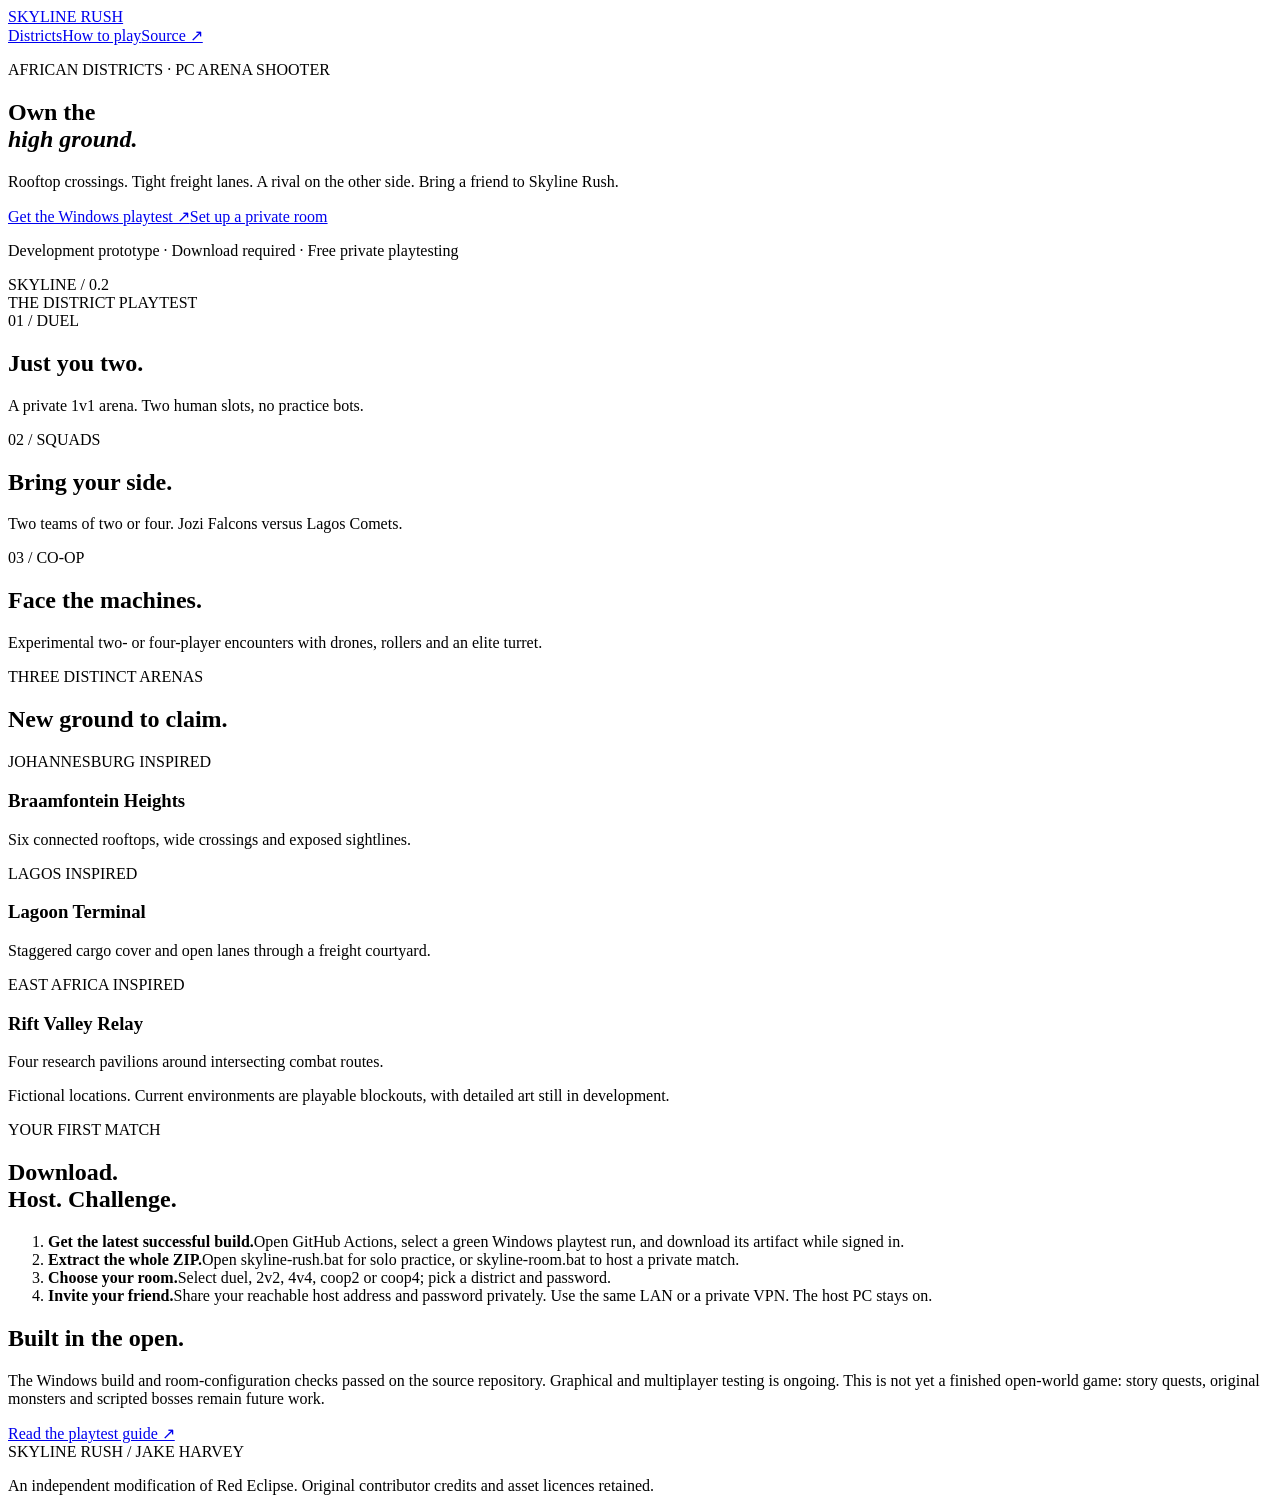
==== web/index.html @ 20e04419 "Import Skyline Rush district playtest source, assets references and website" ====
<!doctype html>
<html lang="en"><head><meta charset="utf-8"><meta name="viewport" content="width=device-width, initial-scale=1"><meta name="theme-color" content="#0b1719"><meta name="description" content="Skyline Rush: an African-inspired PC arena shooter prototype. Play private duels, squad battles and experimental co-op encounters."><title>Skyline Rush — Own the high ground</title><link rel="icon" href="/icon.png"><link rel="stylesheet" href="/style.css"></head>
<body><header><a class="brand" href="/"><img src="/icon.png" alt="">SKYLINE RUSH</a><nav><a href="#districts">Districts</a><a href="#play">How to play</a><a href="https://github.com/jakeharvey162-source/skyline-rush-ffp">Source ↗</a></nav></header>
<main><section class="hero"><div class="copy"><p class="eyebrow">AFRICAN DISTRICTS · PC ARENA SHOOTER</p><h1>Own the<br><em>high ground.</em></h1><p class="intro">Rooftop crossings. Tight freight lanes. A rival on the other side. Bring a friend to Skyline Rush.</p><div class="actions"><a class="button" href="https://github.com/jakeharvey162-source/skyline-rush-ffp/actions/workflows/skyline-windows.yml">Get the Windows playtest ↗</a><a class="secondary" href="#play">Set up a private room</a></div><p class="note">Development prototype · Download required · Free private playtesting</p></div><div class="city" aria-label="Stylised skyline illustration, not a gameplay screenshot"><span class="sun"></span><i class="tower a"></i><i class="tower b"></i><i class="tower c"></i><i class="tower d"></i><i class="bridge"></i><span class="city-label">SKYLINE / 0.2<br>THE DISTRICT PLAYTEST</span></div></section>
<section class="modes"><article><span>01 / DUEL</span><h2>Just you two.</h2><p>A private 1v1 arena. Two human slots, no practice bots.</p></article><article><span>02 / SQUADS</span><h2>Bring your side.</h2><p>Two teams of two or four. Jozi Falcons versus Lagos Comets.</p></article><article><span>03 / CO-OP</span><h2>Face the machines.</h2><p>Experimental two- or four-player encounters with drones, rollers and an elite turret.</p></article></section>
<section id="districts"><div class="section-title"><p class="eyebrow">THREE DISTINCT ARENAS</p><h2>New ground to claim.</h2></div><div class="district-grid"><article><span>JOHANNESBURG INSPIRED</span><h3>Braamfontein Heights</h3><p>Six connected rooftops, wide crossings and exposed sightlines.</p></article><article><span>LAGOS INSPIRED</span><h3>Lagoon Terminal</h3><p>Staggered cargo cover and open lanes through a freight courtyard.</p></article><article><span>EAST AFRICA INSPIRED</span><h3>Rift Valley Relay</h3><p>Four research pavilions around intersecting combat routes.</p></article></div><p class="note">Fictional locations. Current environments are playable blockouts, with detailed art still in development.</p></section>
<section id="play" class="play"><div><p class="eyebrow">YOUR FIRST MATCH</p><h2>Download.<br>Host. Challenge.</h2></div><ol><li><strong>Get the latest successful build.</strong>Open GitHub Actions, select a green Windows playtest run, and download its artifact while signed in.</li><li><strong>Extract the whole ZIP.</strong>Open skyline-rush.bat for solo practice, or skyline-room.bat to host a private match.</li><li><strong>Choose your room.</strong>Select duel, 2v2, 4v4, coop2 or coop4; pick a district and password.</li><li><strong>Invite your friend.</strong>Share your reachable host address and password privately. Use the same LAN or a private VPN. The host PC stays on.</li></ol></section>
<section class="status"><h2>Built in the open.</h2><p>The Windows build and room-configuration checks passed on the source repository. Graphical and multiplayer testing is ongoing. This is not yet a finished open-world game: story quests, original monsters and scripted bosses remain future work.</p><a href="https://github.com/jakeharvey162-source/skyline-rush-ffp/blob/main/SKYLINE-PLAYTEST-02.md">Read the playtest guide ↗</a></section></main>
<footer><span>SKYLINE RUSH / JAKE HARVEY</span><p>An independent modification of Red Eclipse. Original contributor credits and asset licences retained.</p></footer></body></html>
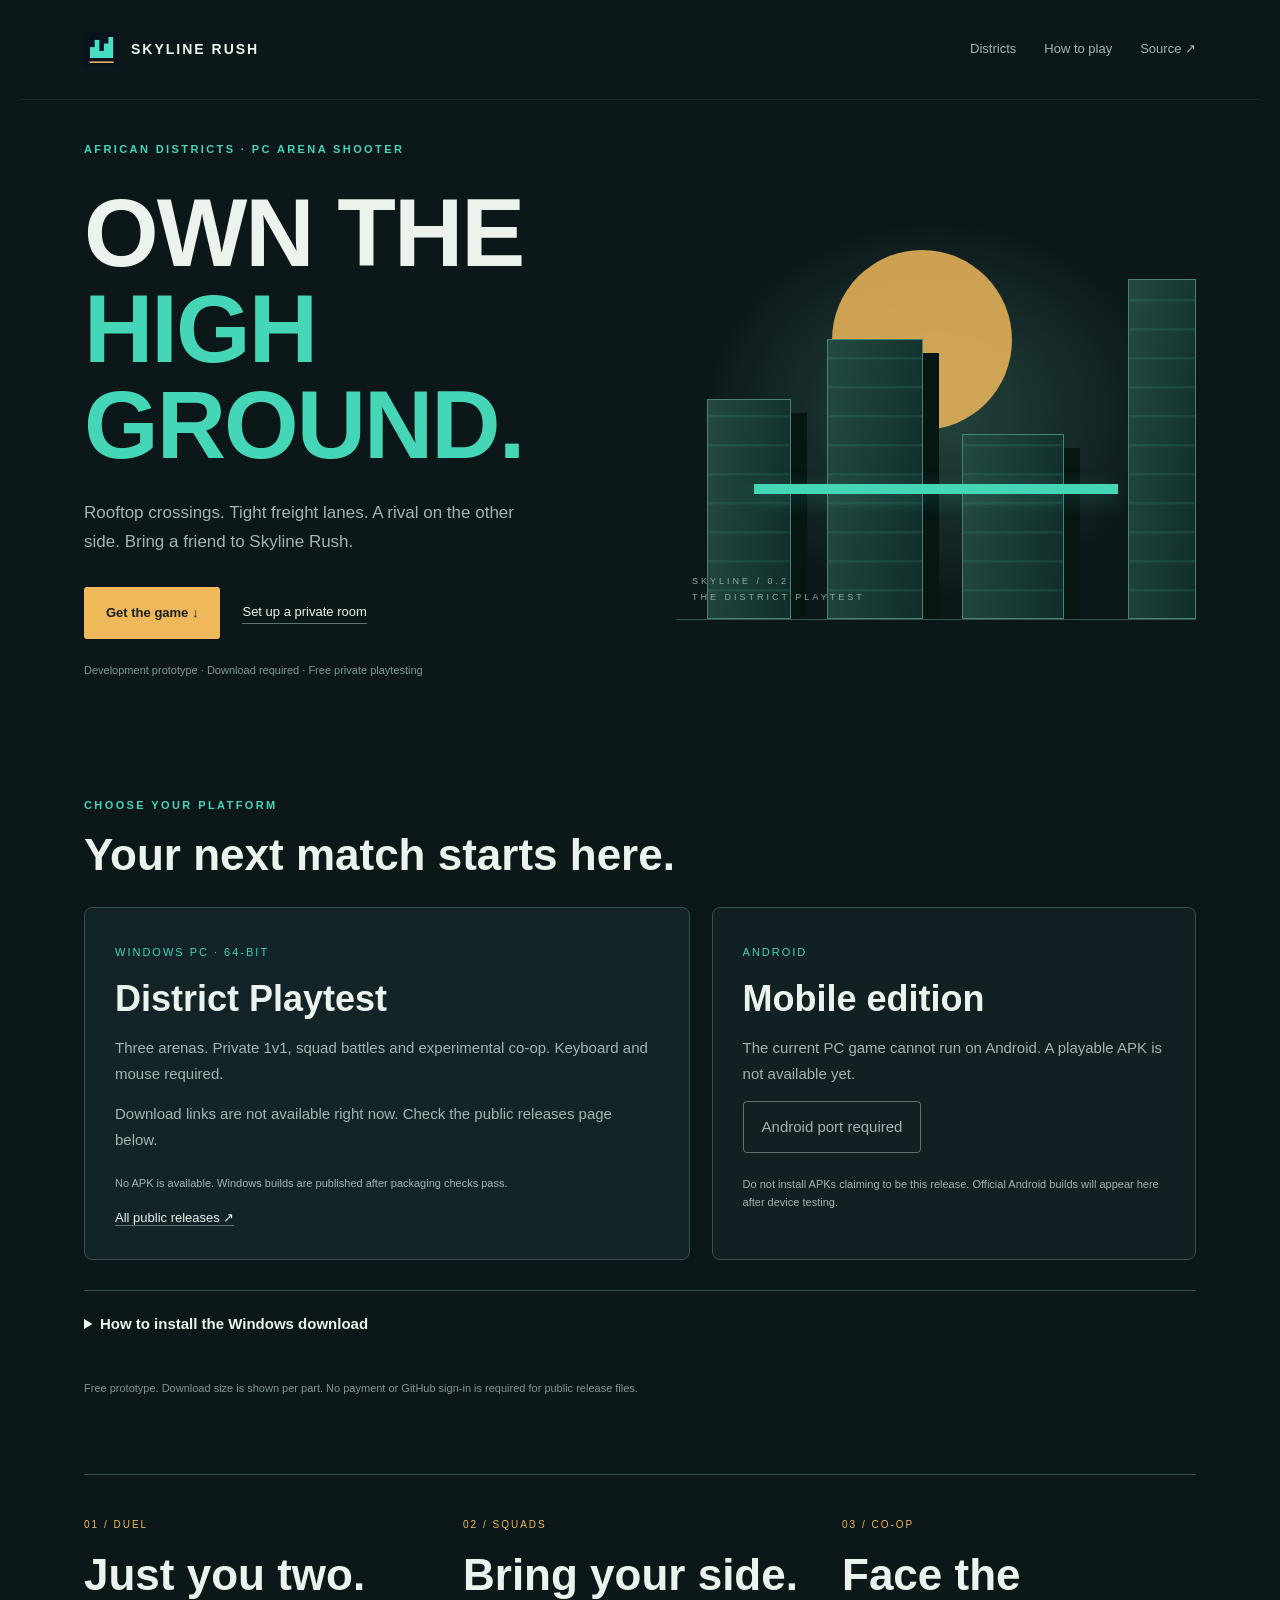
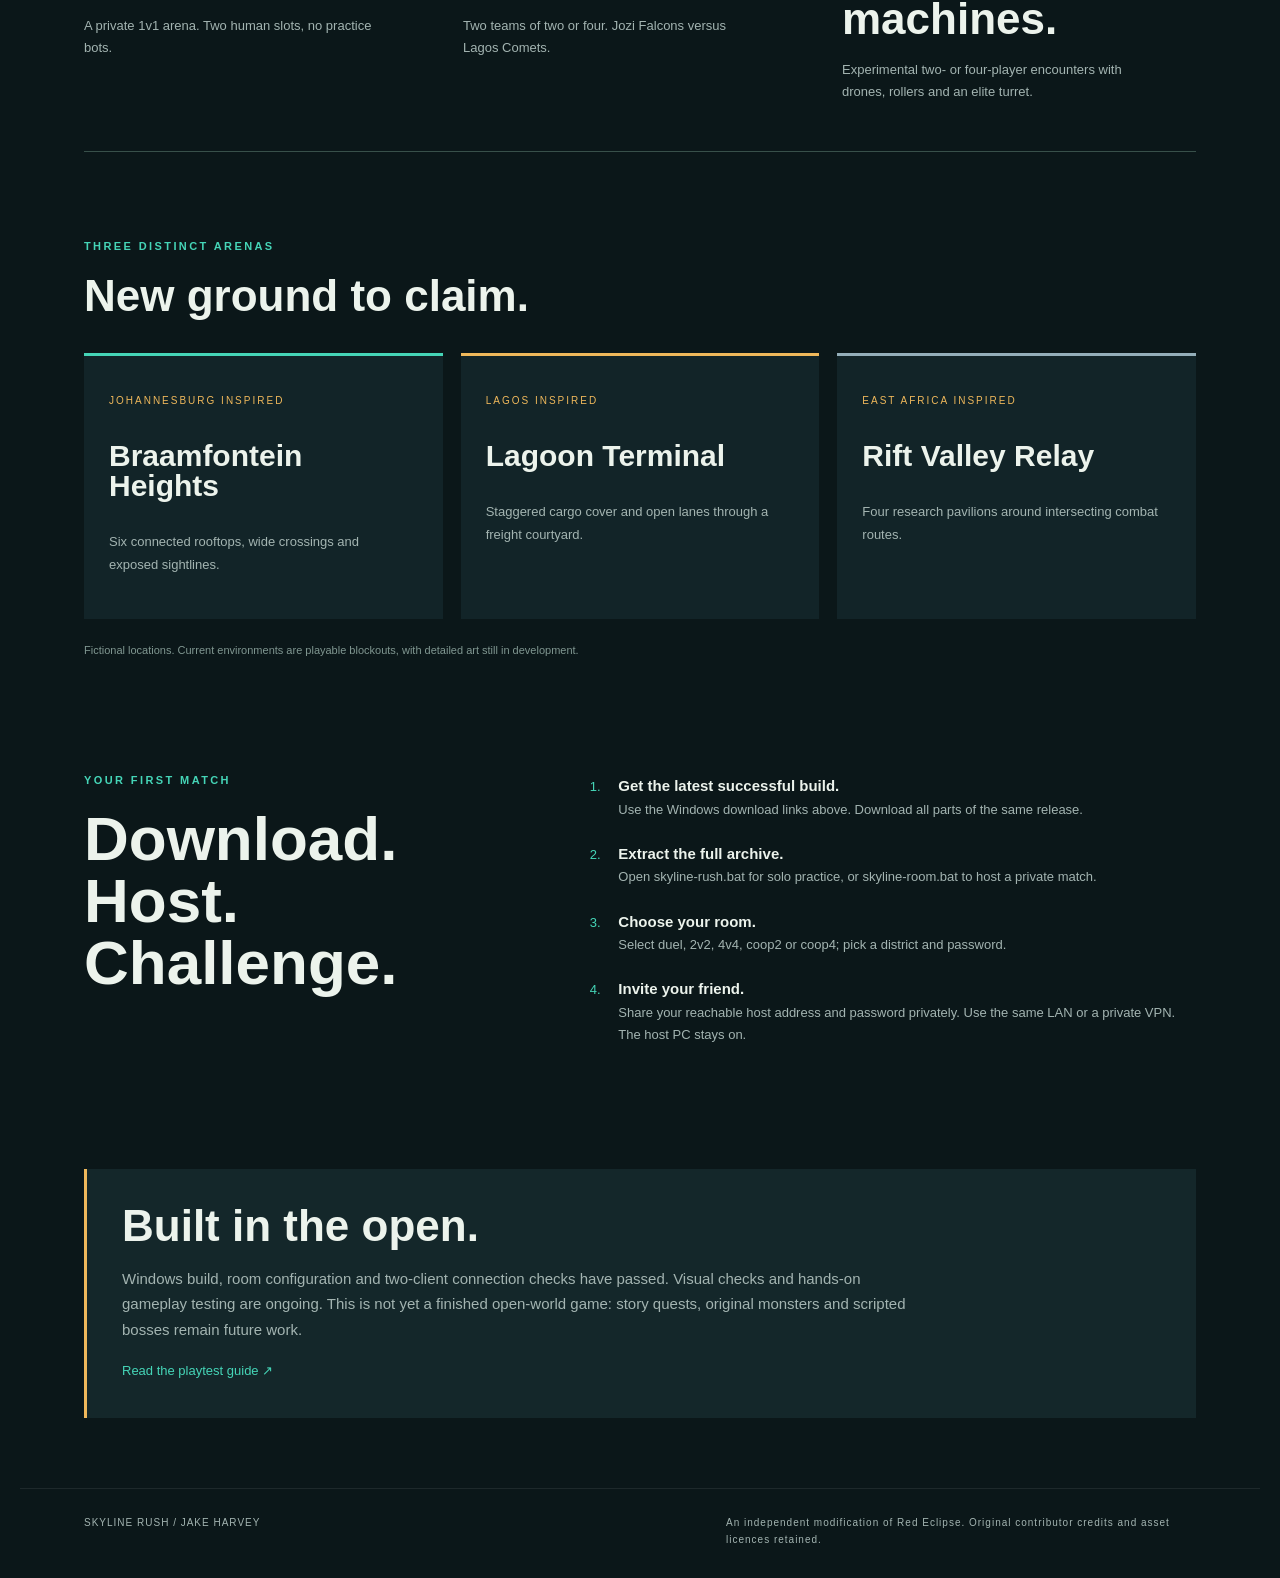
==== commit 33d990c9: "Add tested download centre, verified public Windows packages and Android port status" ====
--- a/web/index.html
+++ b/web/index.html
@@ -1,9 +1,10 @@
 <!doctype html>
-<html lang="en"><head><meta charset="utf-8"><meta name="viewport" content="width=device-width, initial-scale=1"><meta name="theme-color" content="#0b1719"><meta name="description" content="Skyline Rush: an African-inspired PC arena shooter prototype. Play private duels, squad battles and experimental co-op encounters."><title>Skyline Rush — Own the high ground</title><link rel="icon" href="/icon.png"><link rel="stylesheet" href="/style.css"></head>
-<body><header><a class="brand" href="/"><img src="/icon.png" alt="">SKYLINE RUSH</a><nav><a href="#districts">Districts</a><a href="#play">How to play</a><a href="https://github.com/jakeharvey162-source/skyline-rush-ffp">Source ↗</a></nav></header>
-<main><section class="hero"><div class="copy"><p class="eyebrow">AFRICAN DISTRICTS · PC ARENA SHOOTER</p><h1>Own the<br><em>high ground.</em></h1><p class="intro">Rooftop crossings. Tight freight lanes. A rival on the other side. Bring a friend to Skyline Rush.</p><div class="actions"><a class="button" href="https://github.com/jakeharvey162-source/skyline-rush-ffp/actions/workflows/skyline-windows.yml">Get the Windows playtest ↗</a><a class="secondary" href="#play">Set up a private room</a></div><p class="note">Development prototype · Download required · Free private playtesting</p></div><div class="city" aria-label="Stylised skyline illustration, not a gameplay screenshot"><span class="sun"></span><i class="tower a"></i><i class="tower b"></i><i class="tower c"></i><i class="tower d"></i><i class="bridge"></i><span class="city-label">SKYLINE / 0.2<br>THE DISTRICT PLAYTEST</span></div></section>
+<html lang="en"><head><meta charset="utf-8"><meta name="viewport" content="width=device-width, initial-scale=1"><meta name="theme-color" content="#0b1719"><meta name="description" content="Skyline Rush: an African-inspired PC arena shooter prototype. Play private duels, squad battles and experimental co-op encounters."><title>Skyline Rush — Own the high ground</title><link rel="icon" href="./icon.png"><link rel="stylesheet" href="./style.css"></head>
+<body><header><a class="brand" href="/"><img src="./icon.png" alt="">SKYLINE RUSH</a><nav><a href="#districts">Districts</a><a href="#play">How to play</a><a href="https://github.com/jakeharvey162-source/skyline-rush-ffp">Source ↗</a></nav></header>
+<main><section class="hero"><div class="copy"><p class="eyebrow">AFRICAN DISTRICTS · PC ARENA SHOOTER</p><h1>Own the<br><em>high ground.</em></h1><p class="intro">Rooftop crossings. Tight freight lanes. A rival on the other side. Bring a friend to Skyline Rush.</p><div class="actions"><a class="button" href="#downloads">Get the game ↓</a><a class="secondary" href="#play">Set up a private room</a></div><p class="note">Development prototype · Download required · Free private playtesting</p></div><div class="city" aria-label="Stylised skyline illustration, not a gameplay screenshot"><span class="sun"></span><i class="tower a"></i><i class="tower b"></i><i class="tower c"></i><i class="tower d"></i><i class="bridge"></i><span class="city-label">SKYLINE / 0.2<br>THE DISTRICT PLAYTEST</span></div></section>
+<section id="downloads" class="downloads"><p class="eyebrow">CHOOSE YOUR PLATFORM</p><h2>Your next match starts here.</h2><div class="download-grid"><article class="download-card"><span class="platform">WINDOWS PC · 64-BIT</span><h3>District Playtest</h3><p>Three arenas. Private 1v1, squad battles and experimental co-op. Keyboard and mouse required.</p><div id="release-files" aria-live="polite"><p>Loading available downloads…</p></div><p id="release-status" class="note"></p><a class="secondary" href="https://github.com/jakeharvey162-source/skyline-rush-ffp/releases">All public releases ↗</a></article><article class="download-card android"><span class="platform">ANDROID</span><h3>Mobile edition</h3><p>The current PC game cannot run on Android. A playable APK is not available yet.</p><span class="unavailable">Android port required</span><p class="note">Do not install APKs claiming to be this release. Official Android builds will appear here after device testing.</p></article></div><details><summary>How to install the Windows download</summary><ol><li>Download every numbered archive part into the same folder. All parts are required.</li><li>Install <a href="https://www.7-zip.org/">7-Zip from its official website</a>, then extract the file ending in .7z.001. Do not extract each part separately.</li><li>Open the extracted skyline-rush folder. Start skyline-rush.bat for practice or skyline-room.bat for multiplayer.</li><li>If your browser interrupts a download, retry the affected part. Compare its SHA-256 with SHA256SUMS.txt if you suspect a damaged download.</li></ol></details><p class="note">Free prototype. Download size is shown per part. No payment or GitHub sign-in is required for public release files.</p></section>
 <section class="modes"><article><span>01 / DUEL</span><h2>Just you two.</h2><p>A private 1v1 arena. Two human slots, no practice bots.</p></article><article><span>02 / SQUADS</span><h2>Bring your side.</h2><p>Two teams of two or four. Jozi Falcons versus Lagos Comets.</p></article><article><span>03 / CO-OP</span><h2>Face the machines.</h2><p>Experimental two- or four-player encounters with drones, rollers and an elite turret.</p></article></section>
 <section id="districts"><div class="section-title"><p class="eyebrow">THREE DISTINCT ARENAS</p><h2>New ground to claim.</h2></div><div class="district-grid"><article><span>JOHANNESBURG INSPIRED</span><h3>Braamfontein Heights</h3><p>Six connected rooftops, wide crossings and exposed sightlines.</p></article><article><span>LAGOS INSPIRED</span><h3>Lagoon Terminal</h3><p>Staggered cargo cover and open lanes through a freight courtyard.</p></article><article><span>EAST AFRICA INSPIRED</span><h3>Rift Valley Relay</h3><p>Four research pavilions around intersecting combat routes.</p></article></div><p class="note">Fictional locations. Current environments are playable blockouts, with detailed art still in development.</p></section>
-<section id="play" class="play"><div><p class="eyebrow">YOUR FIRST MATCH</p><h2>Download.<br>Host. Challenge.</h2></div><ol><li><strong>Get the latest successful build.</strong>Open GitHub Actions, select a green Windows playtest run, and download its artifact while signed in.</li><li><strong>Extract the whole ZIP.</strong>Open skyline-rush.bat for solo practice, or skyline-room.bat to host a private match.</li><li><strong>Choose your room.</strong>Select duel, 2v2, 4v4, coop2 or coop4; pick a district and password.</li><li><strong>Invite your friend.</strong>Share your reachable host address and password privately. Use the same LAN or a private VPN. The host PC stays on.</li></ol></section>
-<section class="status"><h2>Built in the open.</h2><p>The Windows build and room-configuration checks passed on the source repository. Graphical and multiplayer testing is ongoing. This is not yet a finished open-world game: story quests, original monsters and scripted bosses remain future work.</p><a href="https://github.com/jakeharvey162-source/skyline-rush-ffp/blob/main/SKYLINE-PLAYTEST-02.md">Read the playtest guide ↗</a></section></main>
-<footer><span>SKYLINE RUSH / JAKE HARVEY</span><p>An independent modification of Red Eclipse. Original contributor credits and asset licences retained.</p></footer></body></html>
+<section id="play" class="play"><div><p class="eyebrow">YOUR FIRST MATCH</p><h2>Download.<br>Host. Challenge.</h2></div><ol><li><strong>Get the latest successful build.</strong>Use the Windows download links above. Download all parts of the same release.</li><li><strong>Extract the full archive.</strong>Open skyline-rush.bat for solo practice, or skyline-room.bat to host a private match.</li><li><strong>Choose your room.</strong>Select duel, 2v2, 4v4, coop2 or coop4; pick a district and password.</li><li><strong>Invite your friend.</strong>Share your reachable host address and password privately. Use the same LAN or a private VPN. The host PC stays on.</li></ol></section>
+<section class="status"><h2>Built in the open.</h2><p>Windows build, room configuration and two-client connection checks have passed. Visual checks and hands-on gameplay testing are ongoing. This is not yet a finished open-world game: story quests, original monsters and scripted bosses remain future work.</p><a href="https://github.com/jakeharvey162-source/skyline-rush-ffp/blob/main/SKYLINE-PLAYTEST-02.md">Read the playtest guide ↗</a></section></main>
+<footer><span>SKYLINE RUSH / JAKE HARVEY</span><p>An independent modification of Red Eclipse. Original contributor credits and asset licences retained.</p></footer><script src="./downloads.js" defer></script></body></html>
--- a/web/style.css
+++ b/web/style.css
@@ -0,0 +1,4 @@
+@import url('https://fonts.googleapis.com/css2?family=Barlow+Condensed:wght@600;700;800&family=Manrope:wght@400;500;600;700&display=swap');
+:root{color-scheme:dark;--bg:#0b1719;--text:#ecf3ec;--dim:#a3b4b1;--teal:#45d5b7;--amber:#efb85b}*{box-sizing:border-box}html{scroll-behavior:smooth}body{margin:0;background:var(--bg);color:var(--text);font:15px/1.7 Manrope,Arial,sans-serif}a{color:inherit;text-decoration:none}header,main,footer{max-width:1240px;margin:auto;padding:0 5%}header{height:100px;display:flex;align-items:center;justify-content:space-between;border-bottom:1px solid #ffffff14}.brand{display:flex;gap:12px;align-items:center;font-weight:800;letter-spacing:2px;font-size:14px}.brand img{width:35px;height:35px}nav{display:flex;gap:28px;font-size:13px;color:var(--dim)}nav a:hover,.secondary:hover{color:var(--teal)}.hero{display:grid;grid-template-columns:1.1fr 1fr;min-height:620px;align-items:center;gap:20px}.eyebrow{font-size:11px;font-weight:800;letter-spacing:2.4px;color:var(--teal)}h1,h2,h3{line-height:1;font-family:"Barlow Condensed",Impact,sans-serif}h1{font-size:clamp(70px,7.5vw,110px);margin:26px 0;text-transform:uppercase;letter-spacing:-2px}em{color:var(--teal);font-style:normal}.intro{max-width:450px;color:var(--dim);font-size:17px}.actions{display:flex;flex-wrap:wrap;align-items:center;gap:22px;margin-top:30px}.button{background:var(--amber);color:#18201b;padding:15px 22px;border-radius:3px;font-weight:800;font-size:13px;transition:transform .15s}.button:hover{transform:translateY(-3px)}.secondary{font-size:13px;border-bottom:1px solid #607370}.note{color:#809791;font-size:11px;margin-top:22px}.city{height:420px;position:relative;overflow:hidden;background:radial-gradient(ellipse at 50% 50%,#25453e,transparent 65%);border-bottom:1px solid #33534c}.sun{position:absolute;left:30%;top:12%;width:180px;height:180px;background:var(--amber);border-radius:50%;opacity:.85}.tower{position:absolute;bottom:0;background:repeating-linear-gradient(0deg,transparent 0 26px,#46d7b51c 27px 29px),linear-gradient(95deg,#244942,#102d2a);border:1px solid #478274;box-shadow:16px 14px 0 #071513}.a{left:6%;height:220px;width:84px}.b{left:29%;height:280px;width:96px}.c{left:55%;height:185px;width:102px}.d{right:0;height:340px;width:68px}.bridge{position:absolute;width:70%;height:10px;left:15%;bottom:125px;background:var(--teal);box-shadow:0 5px 20px #45d5b740}.city-label{position:absolute;bottom:14px;left:16px;font-size:9px;letter-spacing:3px;color:#8bac9f}.modes{display:grid;grid-template-columns:repeat(3,1fr);gap:25px;border-top:1px solid #38504a;border-bottom:1px solid #38504a;padding:35px 0}.modes span,.district-grid span{font-size:10px;letter-spacing:2px;color:var(--amber)}h2{font-size:44px;margin:18px 0}h3{font-size:30px}.modes p,.district-grid p{font-size:13px;color:var(--dim);max-width:300px}.section-title{margin:85px 0 35px}.district-grid{display:grid;grid-template-columns:repeat(3,1fr);gap:18px}.district-grid article{background:#122428;padding:30px 25px;border-top:3px solid var(--teal);min-height:230px}.district-grid article:nth-child(2){border-color:var(--amber)}.district-grid article:nth-child(3){border-color:#94aeb9}.play{display:grid;grid-template-columns:1fr 1.4fr;gap:60px;padding:90px 0}.play h2{font-size:62px}ol{padding-left:22px;color:var(--dim);font-size:13px}li{padding:0 0 20px 14px}li::marker{color:var(--teal)}li strong{display:block;color:var(--text);font-size:15px}.status{padding:35px;background:#14272a;border-left:3px solid var(--amber);margin-bottom:70px}.status h2{margin-top:0}.status p{color:var(--dim);max-width:800px}.status a{font-size:13px;color:var(--teal)}footer{border-top:1px solid #ffffff14;padding-top:25px;padding-bottom:30px;font-size:10px;letter-spacing:1px;color:var(--dim);display:flex;gap:30px;justify-content:space-between}footer p{margin:0;max-width:470px}@media(max-width:760px){header{height:80px}nav{gap:14px;font-size:11px}nav a:first-child{display:none}.hero{grid-template-columns:1fr;padding-top:45px}.city{height:300px;margin:20px 0 40px}.sun{width:140px;height:140px}.modes,.district-grid{grid-template-columns:1fr}.modes article{padding-bottom:10px}.district-grid article{min-height:180px}.play{grid-template-columns:1fr;gap:10px;padding:60px 0}footer{display:block}footer p{margin-top:15px}}@media(prefers-reduced-motion:reduce){html{scroll-behavior:auto}.button{transition:none}}
+
+.downloads{padding:65px 0;scroll-margin-top:24px}.download-grid{display:grid;grid-template-columns:1.25fr 1fr;gap:22px;margin:30px 0}.download-card{padding:30px;border:1px solid #38504a;background:#122428;border-radius:8px}.download-card h3{font-size:36px;margin:18px 0}.download-card p{color:var(--dim)}.platform{font-size:11px;letter-spacing:2px;color:var(--teal)}.download-link{display:block;margin:12px 0}.unavailable{display:inline-block;padding:12px 18px;border:1px solid #607370;border-radius:4px;color:var(--dim)}.android{background:#102023}.downloads details{border-top:1px solid #38504a;padding:20px 0}.downloads summary{cursor:pointer;font-weight:700}.downloads details a{text-decoration:underline;color:var(--teal)}a:focus-visible,summary:focus-visible{outline:3px solid var(--amber);outline-offset:5px}@media(max-width:760px){.download-grid{grid-template-columns:1fr}.download-card{padding:22px}}
